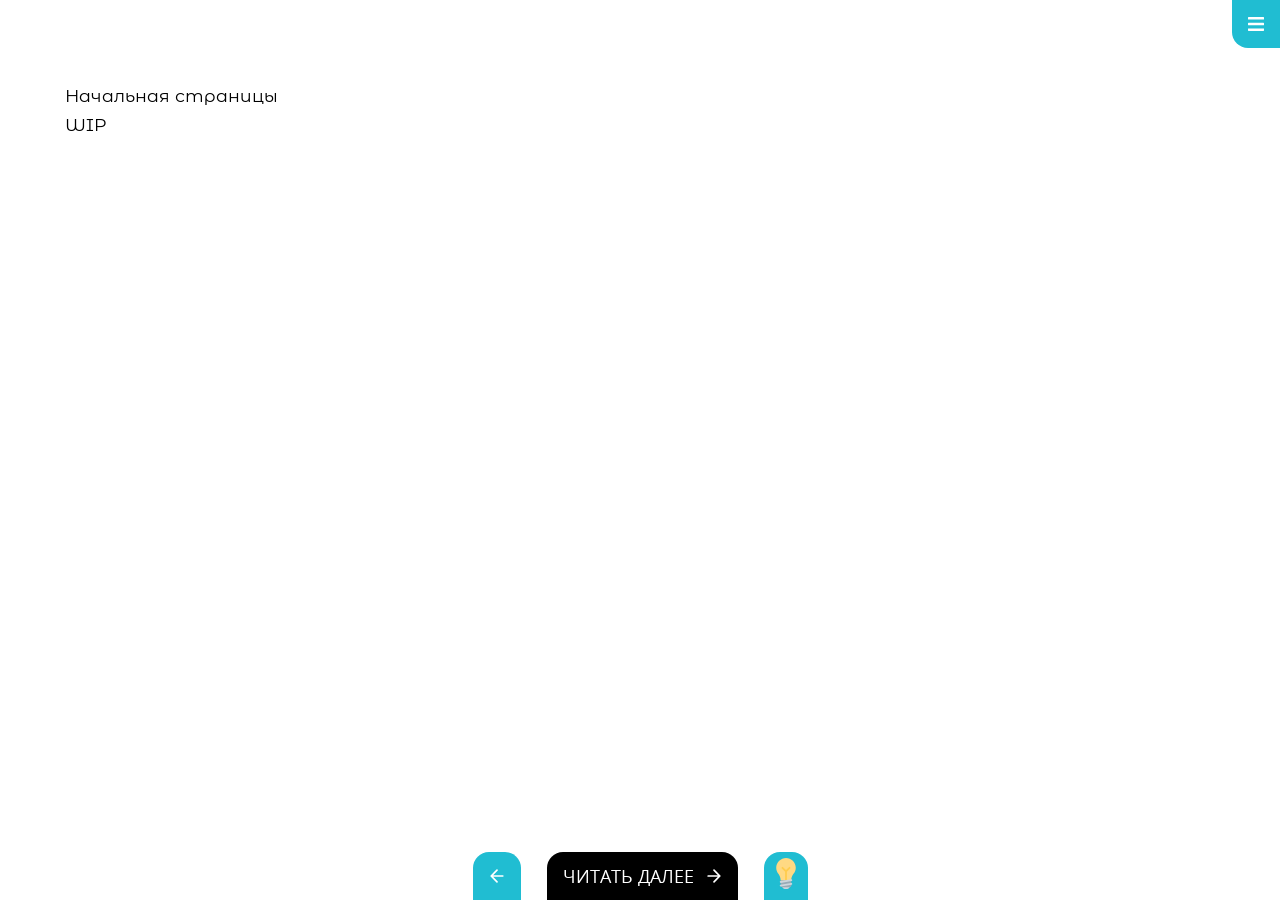
==== index.html @ f627061a "первые 2 стр" ====
<!DOCTYPE html>
<html lang="ru-RU">

<head>
  <meta charset="UTF-8">
  <meta name="viewport" content="width=device-width, initial-scale=1.0">
  <title>Как я ловил человечков — страница N</title>
  <link rel="icon" type="image/png" href="./assets/img/icon.png">

  <!-- Подключить N.css и pageN.js под номером страницы -->
  <link rel="stylesheet" href="./assets/main.css">
  <link rel="stylesheet" href="./assets/N.css">
  <link rel="stylesheet" href="./assets/ui.css">

  <script>
    window.addEventListener('load', function () {
      var loader = document.getElementById('loader');
      if (loader) loader.remove();
    });
  </script>

  <script src="./postMessageHandler.js"></script>
  <script src="./assets/ui.js"></script>
</head>

<body>

  <div id="loader">
    <div class="lds-ring"><div></div><div></div><div></div><div></div></div>
  </div>

  <main>

    <!-- ШАГ 1: перенести текст страницы (один <p> = один абзац) -->
    <section id="content">
      <div id="textbox">
        <p>Начальная страницы WIP</p>
        <!-- <img id="undertext" src="./assets/img/page-N/....png" alt=""> -->
      </div>
    </section>

    <!-- ШАГ 2: сверстать сцену. Позиции — в N.css, логика — в pageN.js -->
    <div id="scene">
      <div id="overflow-wrapper">
        <!-- <img class="scene__img" id="layer-1" src="./assets/img/page-N/....png" alt=""> -->
      </div>
    </div>

  </main>

  <script src="./assets/pageN.js"></script>
</body>

</html>
---- assets/main.css ----
/* ==========================================================================
   main.css — общие стили книги
   Здесь: база, типографика, адаптивность, инфраструктура сцены, лоадер.
   Стили элементов конкретной сцены — только в N.css.
   ========================================================================== */

/* ---------- 1. Normalize (сокращённый) ---------- */
html {
  line-height: 1.15;
  -webkit-text-size-adjust: 100%;
}
body {
  margin: 0;
}
main {
  display: block;
}
h1 {
  font-size: 2em;
  margin: 0.67em 0;
}
hr {
  box-sizing: content-box;
  height: 0;
  overflow: visible;
}
pre {
  font-family: monospace, monospace;
  font-size: 1em;
}
a {
  background-color: transparent;
  -webkit-text-decoration-skip: objects;
}
b, strong {
  font-weight: bolder;
}
code, kbd, samp {
  font-family: monospace, monospace;
  font-size: 1em;
}
small {
  font-size: 80%;
}
sub, sup {
  font-size: 75%;
  line-height: 0;
  position: relative;
  vertical-align: baseline;
}
sub {
  bottom: -0.25em;
}
sup {
  top: -0.5em;
}
img {
  border-style: none;
}
svg:not(:root) {
  overflow: hidden;
}
button, input, optgroup, select, textarea {
  font-family: sans-serif;
  font-size: 100%;
  line-height: 1.15;
  margin: 0;
}
[type="checkbox"], [type="radio"] {
  box-sizing: border-box;
  padding: 0;
}
[hidden] {
  display: none;
}

/* ---------- 2. Шрифты ---------- */
@font-face {
  font-family: "Montserrat Alternates";
  src: url("../fonts/MontserratAlternates-Regular.ttf") format("truetype");
  font-weight: 400;
  font-style: normal;
}
@font-face {
  font-family: "Montserrat Alternates";
  src: url("../fonts/MontserratAlternates-SemiBold.ttf") format("truetype");
  font-weight: 600;
  font-style: normal;
}
@font-face {
  font-family: "Montserrat Alternates";
  src: url("../fonts/MontserratAlternates-Bold.ttf") format("truetype");
  font-weight: 700;
  font-style: normal;
}
@font-face {
  font-family: "PT Astra Sans";
  src: local("PT Astra Sans Regular"), local("PT Astra Sans-Regular"),
       url("../fonts/pt-astra-sans_regular.woff2") format("woff2"),
       url("../fonts/pt-astra-sans_regular.woff") format("woff"),
       url("../fonts/pt-astra-sans_regular.ttf") format("truetype");
  font-weight: 400;
  font-style: normal;
}
@font-face {
  font-family: "PT Astra Sans";
  src: local("PT Astra Sans Bold"), local("PT Astra Sans-Bold"),
       url("../fonts/pt-astra-sans_bold.woff2") format("woff2"),
       url("../fonts/pt-astra-sans_bold.woff") format("woff"),
       url("../fonts/pt-astra-sans_bold.ttf") format("truetype");
  font-weight: 700;
  font-style: normal;
}
@font-face {
  font-family: "PT Astra Serif";
  src: local("PT Astra Serif Regular"), local("PT Astra Serif-Regular"),
       url("../fonts/pt-astra-serif_regular.woff2") format("woff2"),
       url("../fonts/pt-astra-serif_regular.woff") format("woff"),
       url("../fonts/pt-astra-serif_regular.ttf") format("truetype");
  font-weight: 400;
  font-style: normal;
}
@font-face {
  font-family: "PT Astra Serif";
  src: local("PT Astra Serif Italic"), local("PT Astra Serif-Italic"),
       url("../fonts/pt-astra-serif_italic.woff2") format("woff2"),
       url("../fonts/pt-astra-serif_italic.woff") format("woff"),
       url("../fonts/pt-astra-serif_italic.ttf") format("truetype");
  font-weight: 400;
  font-style: italic;
}
@font-face {
  font-family: "Open Sans";
  src: local("Open Sans Regular"), local("Open Sans-Regular"),
       url("../fonts/OpenSans-Regular.woff2") format("woff2"),
       url("../fonts/OpenSans-Regular.woff") format("woff"),
       url("../fonts/OpenSans-Regular.ttf") format("truetype");
  font-weight: 400;
  font-style: normal;
}

/* ---------- 3. База ---------- */
* {
  box-sizing: border-box;
  -webkit-tap-highlight-color: transparent;
}
html {
  -webkit-user-select: none;
  user-select: none;
}
body {
  margin: 0;
  display: flex;
  justify-content: center;
  align-items: center;
  height: 100vh;
  background-color: #ffffff;
  overflow: hidden;
  font-family: "Montserrat Alternates", Arial, sans-serif;
}

#notify {
  position: fixed;
  top: 0;
  right: 0;
  z-index: 5;
  color: var(--bk-text, #000);
  font-family: "Golos", sans-serif;
  line-height: 120%;
  background: rgba(229, 229, 236, 0.5);
  pointer-events: none;
}

/* ---------- 4. Лейаут ---------- */
main {
  display: flex;
  justify-content: center;
  width: 100vw;
  height: 100vh;
  overflow: hidden;
  scrollbar-width: none;
  -ms-overflow-style: none;
}
main::-webkit-scrollbar {
  display: none;
}

/* ---------- 5. Текст страницы ---------- */
#content {
  display: flex;
  align-items: flex-start;
  justify-content: center;
  width: calc(360px + 1320 * ((100vw - 767px) / (3840 - 767)));
  min-height: calc(600px + 200 * ((100vw - 767px) / (3840 - 767)));
  z-index: 4;
  background: transparent;
  overflow-y: auto;
}
#content::-webkit-scrollbar {
  width: 8px;
}
#content::-webkit-scrollbar-track {
  background: rgba(255, 255, 255, 0.1);
}
#content::-webkit-scrollbar-thumb {
  background: rgba(255, 255, 255, 0.3);
  border-radius: 4px;
}
#content::-webkit-scrollbar-thumb:hover {
  background: rgba(255, 255, 255, 0.5);
}

#textbox {
  display: flex;
  flex-direction: column;
  align-items: center;
  padding: calc(40px + 56 * ((100vw - 767px) / (1920 - 767)));
}
#textbox h1 {
  margin-bottom: 30px;
  font-size: calc(40px + 24 * ((100vw - 767px) / (1920 - 767)));
  font-weight: 700;
  line-height: 100%;
  letter-spacing: -1px;
  text-align: center;
  color: #000000;
}
#textbox .content-item {
  margin-bottom: 20px;
  padding: 0;
  background: transparent;
}
#textbox .content-item h3 {
  margin: 0 0 15px;
  font-size: calc(20px + 8 * ((100vw - 767px) / (1920 - 767)));
  font-weight: 700;
  color: #000000;
}
#textbox p {
  font-size: calc(14px + 8 * ((100vw - 767px) / (1920 - 767)));
  line-height: 1.6;
  color: var(--bk-text, #000000);

  -webkit-hyphens: auto;
  -webkit-hyphenate-limit-before: 3;
  -webkit-hyphenate-limit-after: 3;
  -webkit-hyphenate-limit-chars: 6 3 3;
  -webkit-hyphenate-limit-lines: 2;
  -webkit-hyphenate-limit-last: always;
  -webkit-hyphenate-limit-zone: 8%;
  -moz-hyphens: auto;
  -moz-hyphenate-limit-chars: 6 3 3;
  -moz-hyphenate-limit-lines: 2;
  -moz-hyphenate-limit-last: always;
  -moz-hyphenate-limit-zone: 8%;
  -ms-hyphens: auto;
  -ms-hyphenate-limit-chars: 6 3 3;
  -ms-hyphenate-limit-lines: 2;
  -ms-hyphenate-limit-last: always;
  -ms-hyphenate-limit-zone: 8%;
  hyphens: auto;
  hyphenate-limit-chars: 6 3 3;
  hyphenate-limit-lines: 2;
  hyphenate-limit-last: always;
  hyphenate-limit-zone: 8%;
}

#undertext {
  position: relative;
  width: 38%;
  margin-bottom: 64px;
}

/* ---------- 6. Сцена (инфраструктура; позиции слоёв — в N.css) ---------- */
#scene {
  position: relative;
  display: flex;
  align-items: center;
  justify-content: center;
  height: 100%;
  max-width: 2160px;
  max-height: 2160px;
  aspect-ratio: 1 / 1;
  flex-shrink: 0;
}
#overflow-wrapper {
  position: absolute;
  inset: 0;
  overflow: hidden;
}
.scene__img {
  position: absolute;
  display: block;
  -webkit-user-drag: none;
}

/* ---------- 7. Лоадер ---------- */
#loader {
  position: fixed;
  z-index: 10000;
  display: flex;
  align-items: center;
  justify-content: center;
  width: 100vw;
  height: 100vh;
  background-color: #333333;
}
.lds-ring {
  position: relative;
  display: inline-block;
  width: 80px;
  height: 80px;
}
.lds-ring div {
  position: absolute;
  box-sizing: border-box;
  display: block;
  width: 64px;
  height: 64px;
  margin: 8px;
  border: 8px solid #cccccc;
  border-radius: 50%;
  border-color: #cccccc transparent transparent transparent;
  animation: lds-ring 1.2s cubic-bezier(0.5, 0, 0.5, 1) infinite;
}
.lds-ring div:nth-child(1) { animation-delay: -0.45s; }
.lds-ring div:nth-child(2) { animation-delay: -0.3s; }
.lds-ring div:nth-child(3) { animation-delay: -0.15s; }
@keyframes lds-ring {
  0% { transform: rotate(0deg); }
  100% { transform: rotate(360deg); }
}

/* ---------- 8. Адаптивность ---------- */
@media only screen and (min-width: 1601px) {
  #notify {
    padding: 32px;
    border-radius: 32px;
    font-size: 32px;
    top: 56px;
    right: 56px;
  }
}
@media only screen and (min-width: 1281px) and (max-width: 1600px) {
  #notify {
    padding: 8px 23px 8px 16px;
    margin-right: 39px;
    border-radius: 0 0 0 16px;
    font-size: 26px;
  }
}
@media only screen and (min-width: 481px) and (max-width: 1280px) {
  #notify {
    padding: 10px 66px 10px 16px;
    border-radius: 0 0 16px 16px;
    font-size: 24px;
  }
}

/* Портретная ориентация: сцена сверху, текст под ней, страница скроллится */
@media screen and (orientation: portrait) {
  main {
    flex-direction: column;
    justify-content: flex-start;
    overflow-y: auto;
  }
  #scene {
    order: -1;
    width: 100%;
    height: auto;
  }
  #content {
    width: 100%;
    min-height: calc(500px + 300 * ((100vw - 480px) / (1080 - 480)));
    margin-bottom: 80px;
    overflow-y: visible;
  }
  #textbox {
    padding: calc(40px + 56 * ((100vw - 480px) / (1080 - 480)));
  }
  #textbox h1 {
    font-size: calc(40px + 24 * ((100vw - 480px) / (1080 - 480)));
  }
  #textbox .content-item h3 {
    font-size: calc(20px + 8 * ((100vw - 480px) / (1080 - 480)));
  }
  #textbox p {
    font-size: calc(16px + 6 * ((100vw - 480px) / (1080 - 480)));
    line-height: 135%;
  }
  #textbox .region-name {
    font-size: calc(18px + 8 * ((100vw - 480px) / (1080 - 480)));
  }
  #undertext {
    position: static;
    width: 15%;
  }
  #notify {
    padding: 16px;
    border-radius: 0 0 16px 16px;
    font-size: 14px;
    left: 64px;
  }
}

@media only screen and (max-width: 480px) {
  #textbox {
    padding: calc(20px + 28 * ((100vw - 360px) / (480 - 360)));
  }
  #textbox p {
    font-size: calc(18px + 4 * ((100vw - 360px) / (480 - 360)));
  }

  #undertext {
    width: 20%;
  }
}
---- assets/ui.css ----
#UI{
  width:100vw;
  width: 100%;
  height:100vh;
  height: 100%;
  position:fixed;
  pointer-events:none;
  z-index:1000;
  top: env(safe-area-inset-top, 0);
  padding-top: env(safe-area-inset-top, 0);
  top: 0;
  left: 0;
  margin: 0;
  padding: 0;
}
#UI #UI__navigation{
  width:100vw;
width:100svw;
display:flex;
justify-content:center;
position:fixed;
pointer-events:auto;
bottom:0

}
#UI #UI__navigation.click #UI__go-top-button,#UI #UI__navigation.click #UI__go-bottom-button,#UI #UI__navigation.touch #UI__previous-page-button,#UI #UI__navigation.touch #UI__next-page-button{
  display:none

}
#UI #UI__navigation #UI__previous-page-button,#UI #UI__navigation #UI__go-top-button,#UI #UI__navigation #UI__favorite-button{
  width:48px;
height:48px;
display:flex;
align-items:center;
justify-content:center

}
#UI #UI__navigation #UI__next-page-button{
  display:flex;
align-items:center;
justify-content:center;
padding:4px 4px 4px 16px;
margin:0 26px

}
#UI #UI__navigation #UI__next-page-button span{
  color:var(--white, #fff);
font-family:Open Sans;
font-size:18px;
font-weight:400

}
#UI #UI__navigation #UI__go-bottom-button{
  display:flex;
align-items:center;
justify-content:center;
height:48px;
margin:0 26px

}
#UI #UI__sidebar{
  position:absolute;
  top: 0;
  top: env(safe-area-inset-top, 0);
  right:-256px;
  z-index:1000;
  pointer-events:none;
  transition:all .5s ease-in-out;
  display:flex;
  align-items:flex-start
}
#UI #UI__sidebar.open{
  transform:translate(-256px)

}
#UI #UI__sidebar #UI__menu-button{
  display:flex;
width:48px;
height:48px;
padding:4px;
justify-content:center;
align-items:center;
pointer-events:auto

}
#UI #UI__table-of-content{
  height:100vh;
height:100svh;
width:256px;
pointer-events:auto;
background:var(--light-text-inv, #fff)

}
#UI #UI__table-of-content .heading{
  display:flex;
width:256px;
height:48px;
padding:16px 26px;
flex-direction:column;
justify-content:center;
align-items:flex-start;
box-sizing:border-box;
border-bottom:.5px solid var(--gray-2, #b0acb8);
color:var(--bk-text, #000);
font-family:PT Astra Sans;
font-size:26px;
font-style:normal;
font-weight:700;
line-height:120%

}
#UI #UI__table-of-content .progress-box{
  background:var(--tiff-selection, rgba(32, 189, 210, .1))

}
#UI #UI__table-of-content .progress-box .progress-box__text{
  display:flex;
justify-content:space-between

}
#UI #UI__table-of-content .progress-box .progress-box__text span{
  color:var(--gray-1, #81818 1);
font-family:PT Astra Sans;
font-size:16px;
font-style:normal;
font-weight:400;
line-height:120%;
margin:0 8px

}
#UI #UI__table-of-content .progress-box .progress-bar{
  height:2px;
background:var(--cb-light-tiffani, #20bdd2)

}
#UI #UI__table-of-content .content{
  padding:0 26px 75px;
height:90%;
height:-webkit-fill-available;
overflow-y:scroll;
-webkit-user-select:none;
user-select:none;
scrollbar-color:#d5f3f7 var(--cb-light-tiffani, #20bdd2)

}
#UI #UI__table-of-content .content::-webkit-scrollbar{
  width:12px

}
#UI #UI__table-of-content .content::-webkit-scrollbar-track{
  background:var(--tiff-selection, rgba(32, 189, 210, .1))

}
#UI #UI__table-of-content .content::-webkit-scrollbar-thumb{
  background:var(--cb-light-tiffani, #20bdd2)

}
#UI #UI__table-of-content .content a{
  text-decoration:none

}
#UI #UI__table-of-content .content .content__chapter{
  margin:26px 0;
height:96px

}
#UI #UI__table-of-content .content .content__chapter .preview{
  margin-left:32px;
height:100%;
transition:all .2s

}
#UI #UI__table-of-content .content .content__chapter .preview:hover{
  transform:scale(1.1)

}
#UI #UI__table-of-content .content .content__page{
  margin:26px 0;
height:48px;
display:flex;
align-items:center

}
#UI #UI__table-of-content .content .content__page.active{
  background:var(--tiff-selection, rgba(32, 189, 210, .1))

}
#UI #UI__table-of-content .content .content__page.active span{
  display:none

}
#UI #UI__table-of-content .content .content__page:not(.active) .content__play{
  display:none

}
#UI #UI__table-of-content .content .content__page:not(.favorite) .content__favorite{
  display:none

}
#UI #UI__table-of-content .content .content__page .preview{
  height:100%;
margin:0 4px;
transition:all .2s

}
#UI #UI__table-of-content .content .content__page .preview:hover{
  transform:scale(1.1)

}
#UI #UI__table-of-content .content .content__page .content__play{
  width:32px;
height:32px;
margin:0

}
#UI #UI__table-of-content .content .content__page .content__favorite{
  width:20px;
height:20px

}
#UI #UI__table-of-content .content .content__page span{
  color:var(--bk-text, #000);
font-family:PT Astra Sans;
font-size:23px;
line-height:120%;
display:flex;
width:32px;
height:16px;
flex-direction:column;
justify-content:center

}
#UI button{
  border:none;
cursor:pointer

}
#UI .bottom{
  border-radius:16px 16px 0 0

}
#UI .top-right{
  border-radius:0 0 0 16px

}
#UI .button-blue{
  background-color:#20bdd2

}
#UI .button-black{
  background-color:#000;
  color:#fff

}
.hint-modal {
    position: fixed;
    top: 0;
    left: 0;
    width: 100vw;
    height: 100vh;
    z-index: 2000; /* Выше основного UI (1000) */
    display: none;
    align-items: center;
    justify-content: center;
    pointer-events: none;
    opacity: 0;
    transition: opacity 0.3s ease-in-out;
}

.hint-modal.active {
    display: flex;
    pointer-events: auto;
    opacity: 1;
}

.hint-modal__overlay {
    position: absolute;
    top: 0;
    left: 0;
    width: 100%;
    height: 100%;
    background: rgba(0, 0, 0, 0.5);
    backdrop-filter: blur(4px);
    -webkit-backdrop-filter: blur(4px);
}

.hint-modal__content {
    position: relative;
    background: var(--light-text-inv, #fff);
    width: 90%;
    max-width: 400px;
    padding: 32px 26px 26px;
    border-radius: 16px;
    box-shadow: 0 10px 30px rgba(0, 0, 0, 0.15);
    z-index: 2001;
    transform: translateY(20px);
    transition: transform 0.3s ease-in-out;
}

.hint-modal.active .hint-modal__content {
    transform: translateY(0);
}

.hint-modal__close {
    position: absolute;
    top: 12px;
    right: 12px;
    background: none;
    border: none;
    font-size: 28px;
    line-height: 1;
    cursor: pointer;
    color: var(--gray-1, #818181);
    padding: 4px;
    transition: color 0.2s;
}

.hint-modal__close:hover {
    color: var(--bk-text, #000);
}

.hint-modal__title {
    margin: 0 0 16px 0;
    color: var(--bk-text, #000);
    font-family: 'PT Astra Sans', sans-serif;
    font-size: 22px;
    font-weight: 700;
    line-height: 120%;
}

.hint-modal__text {
    margin: 0;
    color: var(--gray-1, #818181);
    font-family: 'PT Astra Sans', sans-serif;
    font-size: 16px;
    line-height: 150%;
    white-space: pre-wrap; /* Сохраняет переносы строк, если они есть в тексте */
}
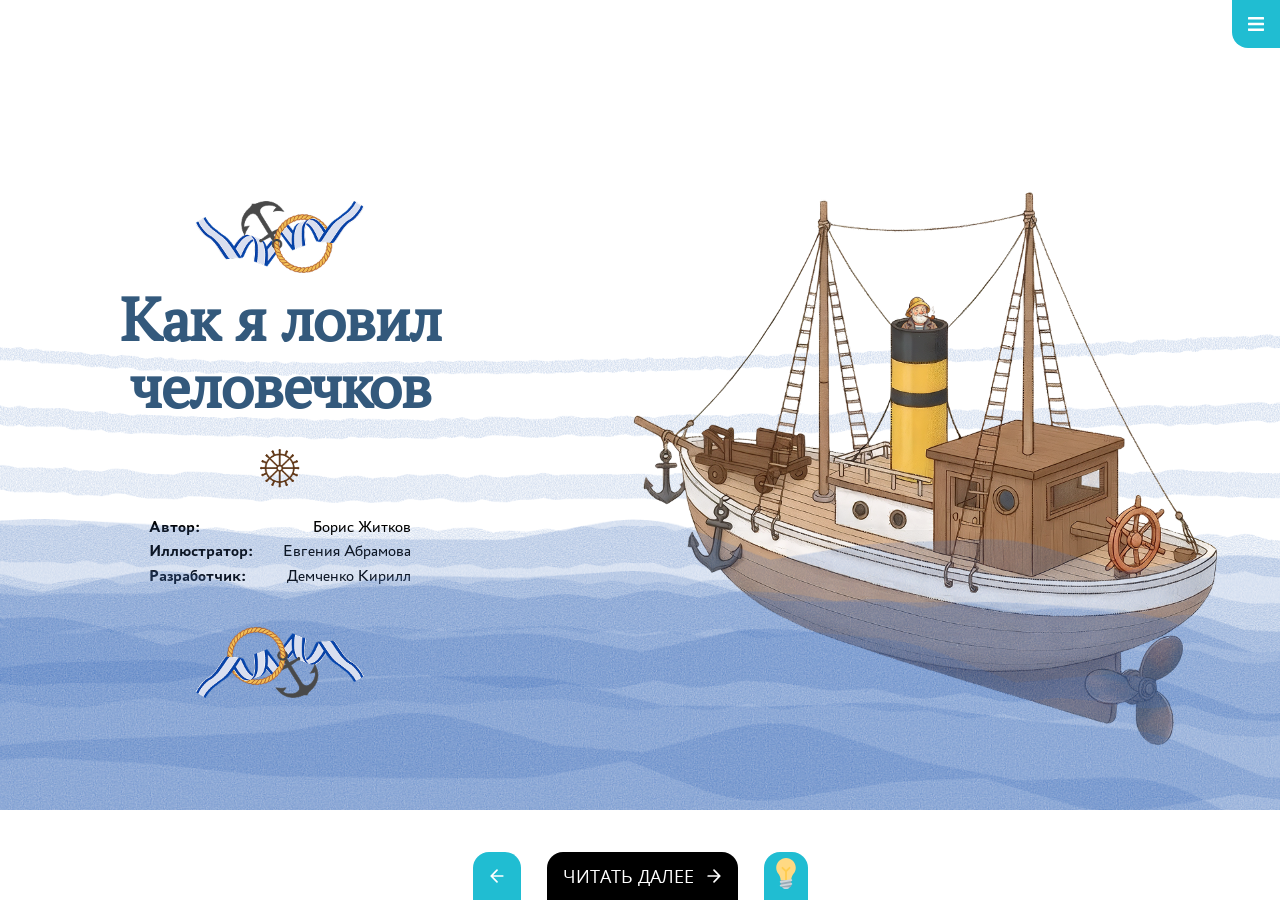
==== commit b969ab60: "начальная страница index" ====
--- a/index.html
+++ b/index.html
@@ -1,16 +1,14 @@
 <!DOCTYPE html>
 <html lang="ru-RU">
-
 <head>
   <meta charset="UTF-8">
   <meta name="viewport" content="width=device-width, initial-scale=1.0">
-  <title>Как я ловил человечков — страница N</title>
+  <title>Как я ловил человечков</title>
+  
   <link rel="icon" type="image/png" href="./assets/img/icon.png">
-
-  <!-- Подключить N.css и pageN.js под номером страницы -->
   <link rel="stylesheet" href="./assets/main.css">
-  <link rel="stylesheet" href="./assets/N.css">
   <link rel="stylesheet" href="./assets/ui.css">
+  <link rel="stylesheet" href="./assets/index.css">
 
   <script>
     window.addEventListener('load', function () {
@@ -18,37 +16,75 @@
       if (loader) loader.remove();
     });
   </script>
-
   <script src="./postMessageHandler.js"></script>
   <script src="./assets/ui.js"></script>
 </head>
-
 <body>
 
   <div id="loader">
     <div class="lds-ring"><div></div><div></div><div></div><div></div></div>
   </div>
 
-  <main>
+<main class="index-page">
+  <div id="canvas-scene">
 
-    <!-- ШАГ 1: перенести текст страницы (один <p> = один абзац) -->
-    <section id="content">
-      <div id="textbox">
-        <p>Начальная страницы WIP</p>
-        <!-- <img id="undertext" src="./assets/img/page-N/....png" alt=""> -->
-      </div>
-    </section>
+    <!-- ВСЕ ВОЛНЫ И ФОН НА ВЕСЬ РАЗВОРОТ 1920x1080 -->
+    <img class="abs bg-wave" src="./assets/img/page-index/BG wave.png" alt="Фон волн">
+    <img class="abs wave wave1" src="./assets/img/page-index/wave 1.png" alt="Волна 1">
+    <img class="abs wave wave2" src="./assets/img/page-index/wave 2.png" alt="Волна 2">
+    <img class="abs wave wave3" src="./assets/img/page-index/wave 3.png" alt="Волна 3">
+    <img class="abs wave wave4" src="./assets/img/page-index/wave 4.png" alt="Волна 4">
+    <img class="abs wave wave5" src="./assets/img/page-index/wave 5.png" alt="Волна 5">
+    <img class="abs wave wave6" src="./assets/img/page-index/wave 6.png" alt="Волна 6">
+    <!-- Левая сторона (текст) -->
+    <div class="side-container left-side">
+      <div class="text-parent">
+        <img class="abs decor-top" src="./assets/img/page-index/decor-top.png" alt="Декор верх">
+        <h1>Как я ловил<br>человечков</h1>
+        <img class="abs decor-helm" src="./assets/img/page-index/decor-helm.png" alt="Штурвал">
+        
+        <table class="credits">
+          <tr>
+            <td class="role">Автор:</td>
+            <td>Борис Житков</td>
+          </tr>
+          <tr>
+            <td class="role">Иллюстратор:</td>
+            <td>Евгения Абрамова</td>
+          </tr>
+          <tr>
+            <td class="role">Разработчик:</td>
+            <td>Демченко Кирилл</td>
+          </tr>
+        </table>
 
-    <!-- ШАГ 2: сверстать сцену. Позиции — в N.css, логика — в pageN.js -->
-    <div id="scene">
-      <div id="overflow-wrapper">
-        <!-- <img class="scene__img" id="layer-1" src="./assets/img/page-N/....png" alt=""> -->
+        <img class="abs decor-bottom" src="./assets/img/page-index/decor-bottom.png" alt="Декор низ">
       </div>
     </div>
 
+<!-- Правая сторона (только корабль и матросы) -->
+    <div class="side-container right-side">
+      <div class="abs ship-container">
+        <img class="abs sailor crew-4" src="./assets/img/page-index/crew4.png" alt="4">
+        <img class="abs sailor crew-5" src="./assets/img/page-index/crew5.png" alt="5">
+        <img class="ship-img" src="./assets/img/page-index/ship.png" alt="Корабль">
+      </div>
+
+      <div class="sailors-layer">
+        <img class="abs sailor crew-1" src="./assets/img/page-index/crew1.png" alt="1">
+        <img class="abs sailor crew-2" src="./assets/img/page-index/crew2.png" alt="2">
+        <img class="abs sailor crew-3" src="./assets/img/page-index/crew3.png" alt="3">
+        <img class="abs sailor crew-6" src="./assets/img/page-index/crew6.png" alt="6">
+        <img class="abs sailor crew-7" src="./assets/img/page-index/crew7.png" alt="7">
+        <img class="abs sailor crew-8" src="./assets/img/page-index/crew8.png" alt="8">
+        <img class="abs sailor crew-9" src="./assets/img/page-index/crew9.png" alt="9">
+        <img class="abs sailor crew-10" src="./assets/img/page-index/crew10.png" alt="10">
+      </div>
+    </div>
+
+  </div>
   </main>
 
-  <script src="./assets/pageN.js"></script>
+  <script src="./assets/index.js"></script>
 </body>
-
-</html>
+</html>
--- a/assets/index.css
+++ b/assets/index.css
@@ -0,0 +1,367 @@
+/* ========================================================================
+   1. БАЗОВЫЕ НАСТРОЙКИ ХОЛСТА (Адаптивный разворот 1920x1080)
+   ======================================================================== */
+html, body {
+  width: 100%;
+  height: 100%;
+  margin: 0;
+  padding: 0;
+  background-color: #ffffff;
+  overflow: hidden;
+}
+
+.index-page {
+  position: relative;
+  width: 100vw;
+  height: 100vh;
+  display: flex;
+  justify-content: center;
+  align-items: center;
+  background: #ffffff;
+  overflow: hidden;
+}
+
+/* Главный холст разворота: пропорции 16:9 (1920x1080), масштабируется под экран */
+#canvas-scene {
+  position: relative;
+  width: 100vw;
+  height: 56.25vw; /* 1080 / 1920 = 56.25% */
+  max-height: 100vh;
+  max-width: 177.78vh; /* 100vh * (1920/1080) */
+  display: flex;
+  background: #ffffff;
+  overflow: hidden;
+}
+
+.abs {
+  position: absolute;
+}
+
+/* ========================================================================
+   2. ЛЕВАЯ СТОРОНА (Ширина 840px от 1920px = 43.75%)
+   ======================================================================== */
+.left-side {
+  position: relative;
+  width: 43.75%; /* 840 / 1920 */
+  height: 100%;
+  display: flex;
+  justify-content: center;
+  align-items: center;
+  overflow: hidden;
+}
+
+/* Текстовый родитель (648 x 745.82 внутри левой стороны) */
+.text-parent {
+  position: relative;
+  width: 77.14%; /* 648 / 840 */
+  aspect-ratio: 648 / 745.82;
+  max-width: 648px;
+}
+
+/* Верхний декор */
+.decor-top {
+  left: 30.38%;
+  top: 0%;
+  width: 39.23%;
+  height: auto;
+}
+
+/* Заголовок книги (в Figma шрифт 110px при ширине контейнера 648px) */
+.text-parent h1 {
+  position: absolute;
+  left: 0%;
+  top: 17%;
+  width: 100%;
+  font-family: "PT Astra Serif", serif;
+  font-weight: 700;
+  font-size: 5vw; /* Точный масштаб под размер 110px в макете */
+  color: #33597c;
+  line-height: 105%;
+  text-align: center;
+  margin: 0;
+}
+
+/* Штурвал */
+.decor-helm {
+  left: 45.44%;
+  top: 49.72%;
+  width: 9.12%;
+  height: auto;
+}
+
+/* Таблица кредитов */
+.credits {
+  position: absolute;
+  left: 19.60%;  /* 127 / 648 */
+  top: 63.01%;   /* 469.96 / 745.82 */
+  width: 60.80%; /* 394 / 648 */
+  text-align: left;
+  font-family: "PT Astra Sans", sans-serif;
+  font-size: 1.25vw; /* Четкий размер шрифта текста кредитов в пропорциях макета */
+  border-collapse: collapse;
+}
+
+.credits td {
+  padding: 1.2% 0;
+  color: #000000;
+  vertical-align: middle;
+  white-space: nowrap;
+}
+
+.credits .role {
+  font-weight: 700;
+  width: 40%;
+  text-align: left;
+}
+
+.credits td:last-child {
+  text-align: right;
+}
+
+/* Нижний декор */
+.decor-bottom {
+  left: 30.38%;
+  top: 85.54%;
+  width: 39.23%;
+  height: auto;
+  z-index: 23;
+}
+
+
+/* ========================================================================
+   3. ПРАВЫЙ КОНТЕЙНЕР (Квадрат 1080x1080, ровно 56.25% от 1920)
+   ======================================================================== */
+.right-side {
+  position: relative;
+  width: 56.25%; /* 1080 / 1920 */
+  height: 100%;
+  overflow: hidden;
+}
+
+/* ========================================================================
+   ПРАВЫЙ КОНТЕЙНЕР: КОРАБЛЬ И ВОЛНЫ
+   ======================================================================== */
+
+/* Контейнер корабля (потомок правого фрейма 1080x1080) */
+.ship-container {
+  left: 9.17%;          /* 99.01 / 1080 */
+  top: 13.69%;          /* 147.87 / 1080 */
+  width: 83.21%;        /* 898.65 / 1080 */
+  aspect-ratio: 898.65 / 840.26; /* Фиксируем пропорции из Figma */
+  pointer-events: auto;
+  z-index: 0;
+}
+
+/* Картинка корабля заполняет свой контейнер */
+.ship-img {
+  width: 100%;
+  height: 100%;
+  display: block;
+  object-fit: contain;
+  position: relative;
+  z-index: 10;
+  pointer-events: none;
+}
+
+
+/* Фоновые полосы на нижней половине разворота */
+.bg-wave {
+  position: absolute;
+  left: 0;
+  bottom: 0;
+  width: 115%;
+  height: auto;
+  z-index: 0;
+  pointer-events: none;
+}
+
+/* Делаем волны шире экрана (140%), чтобы при сдвигах не было пустот по краям */
+.wave {
+  position: absolute;
+  width: 140%;
+  left: -20%;
+  height: auto;
+  pointer-events: none;
+}
+
+/* Каскад из 6 волн */
+.wave1 {
+  bottom: 0%;
+  z-index: 1;
+  animation: moveWaves 10s ease-in-out infinite;
+}
+
+.wave2 {
+  bottom: -2%;
+  z-index: 2;
+  animation: moveWavesReverse 12s ease-in-out infinite;
+}
+
+.wave3 {
+  bottom: -4%;
+  z-index: 3;
+  animation: moveWaves 9s ease-in-out infinite;
+}
+
+.wave4 {
+  bottom: -6%;
+  z-index: 4;
+  animation: moveWavesReverse 11s ease-in-out infinite;
+}
+
+.wave5 {
+  bottom: -8%;
+  z-index: 5;
+  animation: moveWaves 8s ease-in-out infinite;
+}
+
+.wave6 {
+  bottom: -10%;
+  z-index: 6;
+  animation: moveWavesReverse 7s ease-in-out infinite;
+}
+
+/* Корректное смещение всего широкого блока влево-вправо без пустот */
+@keyframes moveWaves {
+  0% { transform: translateX(0%); }
+  50% { transform: translateX(6%); }
+  100% { transform: translateX(0%); }
+}
+
+@keyframes moveWavesReverse {
+  0% { transform: translateX(0%); }
+  50% { transform: translateX(-6%); }
+  100% { transform: translateX(0%); }
+}
+
+/* Слой контейнера для всех матросов на правом холсте 1080x1080 */
+.sailors-layer {
+  position: absolute;
+  inset: 0;
+  width: 100%;
+  height: 100%;
+  z-index: 12;
+  pointer-events: none;
+}
+
+/* Базовый стиль матросов: скрыты по умолчанию, плавное появление */
+.sailor {
+  position: absolute;
+  opacity: 0;
+  transition: opacity 0.3s ease-in-out;
+  pointer-events: auto;
+  cursor: pointer;
+}
+
+/* Видимый матрос */
+.sailor.active {
+  opacity: 1 !important;
+}
+
+/* 1. Первый матрос у тележки (X: 260.75, Y: 462.84, W: 96.93) */
+.crew-1 {
+  left: 24.14%;   /* 260.75 / 1080 */
+  top: 42.85%;    /* 462.84 / 1080 */
+  width: 8.98%;   /* 96.93 / 1080 */
+}
+/* 2. Матрос слева от трубы (X: 440.93, Y: 429.42, W: 56.55) */
+.crew-2 {
+  left: 40.83%;   /* 440.93 / 1080 */
+  top: 39.76%;    /* 429.42 / 1080 */
+  width: 5.24%;   /* 56.55 / 1080 */
+}
+
+/* 3. Матрос в трубе (X: 503.39, Y: 305.47, W: 72.73) */
+.crew-3 {
+  left: 46.61%;   /* 503.39 / 1080 */
+  top: 28.28%;    /* 305.47 / 1080 */
+  width: 6.73%;   /* 72.73 / 1080 */
+}
+
+/* 4. Матрос справа от трубы (внутри корабля) */
+.ship-container .crew-4 {
+  left: 51.68%;   /* Относительно ширины корабля */
+  top: 38.41%;
+  width: 9.35%;
+  z-index: 1;     /* Под картинкой корабля */
+}
+
+/* 5. Матрос на крыше рубки (внутри корабля) */
+.ship-container .crew-5 {
+  left: 72.12%;   /* Относительно ширины корабля */
+  top: 34.89%;
+  width: 9.35%;
+  z-index: 1;     /* Под картинкой корабля */
+}/* 6. У штурвала (X: 836.84, Y: 552.39, W: 68.22) */
+.crew-6 {
+  left: 77.48%;   /* 836.84 / 1080 */
+  top: 51.15%;    /* 552.39 / 1080 */
+  width: 6.32%;   /* 68.22 / 1080 */
+}
+
+/* 7. В правом окне рубки (X: 736.31, Y: 569.07, W: 73.04) */
+.crew-7 {
+  left: 68.18%;   /* 736.31 / 1080 */
+  top: 52.69%;    /* 569.07 / 1080 */
+  width: 6.76%;   /* 73.04 / 1080 */
+}
+
+/* 8. В дверном проеме рубки (X: 596.36, Y: 583.42, W: 29.51) */
+.crew-8 {
+  left: 55.22%;   /* 596.36 / 1080 */
+  top: 54.02%;    /* 583.42 / 1080 */
+  width: 2.73%;   /* 29.51 / 1080 */
+}
+
+/* 9. В левом круглом иллюминаторе (X: 500.58, Y: 635.05, W: 13.8) */
+.crew-9 {
+  left: 46.35%;   /* 500.58 / 1080 */
+  top: 58.80%;    /* 635.05 / 1080 */
+  width: 1.28%;   /* 13.8 / 1080 */
+}
+
+/* 10. В крайнем левом иллюминаторе (X: 444.02, Y: 620.99, W: 13.8) */
+.crew-10 {
+  left: 41.11%;   /* 444.02 / 1080 */
+  top: 57.50%;    /* 620.99 / 1080 */
+  width: 1.28%;   /* 13.8 / 1080 */
+}
+
+/* ========================================================================
+   4. АДАПТИВНОСТЬ ДЛЯ ПЛАНШЕТОВ И ТЕЛЕФОНОВ (< 1024px)
+   ======================================================================== */
+@media screen and (max-width: 1024px) {
+  /* Холст разворота перестает быть фиксированной строкой и вытягивается по высоте */
+  #canvas-scene {
+    width: 100vw;
+    height: auto;
+    max-height: none;
+    max-width: none;
+    flex-direction: column; /* Страницы встают друг под друга */
+    align-items: center;
+    overflow-y: auto;
+    overflow-x: hidden;
+  }
+
+  /* Левая страница (текст) на всю ширину */
+  .left-side {
+    width: 90%;
+    height: auto;
+    min-height: 70vh;
+    justify-content: center;
+    align-items: center;
+  }
+
+  .text-parent {
+    width: 85%;
+    max-width: 450px;
+  }
+
+  /* Правая страница (корабль и волны) под текстом */
+  .right-side {
+    width: 100%;
+    height: auto;
+    aspect-ratio: 1 / 1; /* Сохраняет квадратную пропорцию 1080x1080 */
+    max-width: 600px;
+  }
+}
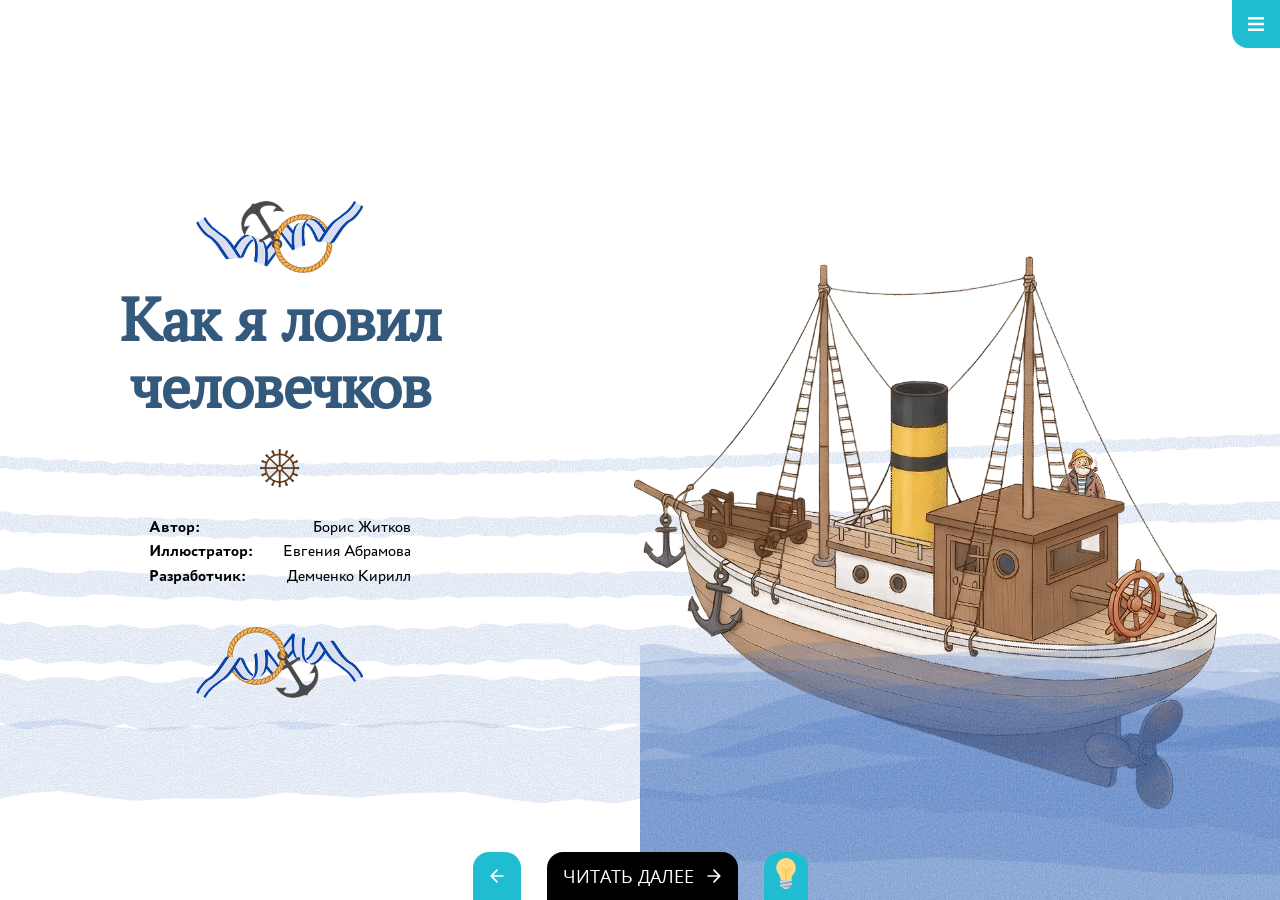
==== commit e355f9c7: "Буквы в начале текста на 1 и 2 странице" ====
--- a/index.html
+++ b/index.html
@@ -36,6 +36,7 @@
     <img class="abs wave wave4" src="./assets/img/page-index/wave 4.png" alt="Волна 4">
     <img class="abs wave wave5" src="./assets/img/page-index/wave 5.png" alt="Волна 5">
     <img class="abs wave wave6" src="./assets/img/page-index/wave 6.png" alt="Волна 6">
+
     <!-- Левая сторона (текст) -->
     <div class="side-container left-side">
       <div class="text-parent">
@@ -62,7 +63,7 @@
       </div>
     </div>
 
-<!-- Правая сторона (только корабль и матросы) -->
+    <!-- Правая сторона (корабль и слой матросов внутри единого родителя) -->
     <div class="side-container right-side">
       <div class="abs ship-container">
         <img class="abs sailor crew-4" src="./assets/img/page-index/crew4.png" alt="4">
@@ -83,8 +84,7 @@
     </div>
 
   </div>
-  </main>
-
+</main>
   <script src="./assets/index.js"></script>
 </body>
 </html>
--- a/assets/main.css
+++ b/assets/main.css
@@ -213,7 +213,8 @@
 #textbox {
   display: flex;
   flex-direction: column;
-  align-items: center;
+  align-items: flex-start; /* Текст и абзацы выравниваются по левому краю на всех страницах */
+  text-align: left;        /* Текст выровнен по левому краю */
   padding: calc(40px + 56 * ((100vw - 767px) / (1920 - 767)));
 }
 #textbox h1 {
@@ -269,6 +270,9 @@
   position: relative;
   width: 38%;
   margin-bottom: 64px;
+  margin-left: auto;   /* Автоматический отступ слева */
+  margin-right: auto;  /* Автоматический отступ справа центрирует картинку */
+  display: block;      /* Гарантирует корректную работу центрирования */
 }
 
 /* ---------- 6. Сцена (инфраструктура; позиции слоёв — в N.css) ---------- */
@@ -331,6 +335,20 @@
   100% { transform: rotate(360deg); }
 }
 
+
+/* ========================================================================
+   Буквица (первая заглавная буква-картинка)
+   ======================================================================== */
+.dropcap {
+  height: 5.4em; /* Пропорционально высоте текста */
+  width: auto;
+  margin-right: 0.25em;
+  margin-top: 0.1em;
+  margin-bottom: -0.6em;
+  object-fit: contain;
+}
+
+
 /* ---------- 8. Адаптивность ---------- */
 @media only screen and (min-width: 1601px) {
   #notify {
--- a/assets/index.css
+++ b/assets/index.css
@@ -16,12 +16,12 @@
   height: 100vh;
   display: flex;
   justify-content: center;
-  align-items: center;
+  align-items: flex-end; /* Прижимаем сцену к низу экрана */
   background: #ffffff;
   overflow: hidden;
 }
 
-/* Главный холст разворота: пропорции 16:9 (1920x1080), масштабируется под экран */
+/* Главный холст разворота: пропорции 16:9 (1920x1080) */
 #canvas-scene {
   position: relative;
   width: 100vw;
@@ -29,8 +29,9 @@
   max-height: 100vh;
   max-width: 177.78vh; /* 100vh * (1920/1080) */
   display: flex;
-  background: #ffffff;
-  overflow: hidden;
+  align-items: flex-end;
+  background: transparent;
+  overflow: visible;
 }
 
 .abs {
@@ -38,16 +39,16 @@
 }
 
 /* ========================================================================
-   2. ЛЕВАЯ СТОРОНА (Ширина 840px от 1920px = 43.75%)
+   2. ЛЕВАЯ СТОРОНА (Всегда держит высоту 100vh и центрирует текст)
    ======================================================================== */
 .left-side {
   position: relative;
   width: 43.75%; /* 840 / 1920 */
-  height: 100%;
+  height: 100vh;
   display: flex;
   justify-content: center;
   align-items: center;
-  overflow: hidden;
+  z-index: 25;
 }
 
 /* Текстовый родитель (648 x 745.82 внутри левой стороны) */
@@ -56,6 +57,7 @@
   width: 77.14%; /* 648 / 840 */
   aspect-ratio: 648 / 745.82;
   max-width: 648px;
+  max-height: 80vh;
 }
 
 /* Верхний декор */
@@ -66,7 +68,7 @@
   height: auto;
 }
 
-/* Заголовок книги (в Figma шрифт 110px при ширине контейнера 648px) */
+/* Заголовок книги */
 .text-parent h1 {
   position: absolute;
   left: 0%;
@@ -74,7 +76,7 @@
   width: 100%;
   font-family: "PT Astra Serif", serif;
   font-weight: 700;
-  font-size: 5vw; /* Точный масштаб под размер 110px в макете */
+  font-size: min(5vw, 8.89vh);
   color: #33597c;
   line-height: 105%;
   text-align: center;
@@ -97,7 +99,7 @@
   width: 60.80%; /* 394 / 648 */
   text-align: left;
   font-family: "PT Astra Sans", sans-serif;
-  font-size: 1.25vw; /* Четкий размер шрифта текста кредитов в пропорциях макета */
+  font-size: min(1.25vw, 2.22vh);
   border-collapse: collapse;
 }
 
@@ -124,35 +126,107 @@
   top: 85.54%;
   width: 39.23%;
   height: auto;
-  z-index: 23;
-}
-
-
-/* ========================================================================
-   3. ПРАВЫЙ КОНТЕЙНЕР (Квадрат 1080x1080, ровно 56.25% от 1920)
+  z-index: 26;
+}
+
+/* ========================================================================
+   3. ВОЛНЫ (ПОВЕРХ корабля по z-index, bg-wave поднят выше)
+   ======================================================================== */
+
+/* Фоновые полосы: подняты высоко (на 78% высоты), лежат за кораблем (z-index: 1) */
+.bg-wave {
+  position: absolute;
+  left: 50%;
+  transform: translateX(-50%);
+  bottom: 0;
+  width: max(115%, 115vw);
+  height: 78%; /* Подняли bg-wave значительно выше! */
+  object-fit: fill;
+  z-index: 1;
+  pointer-events: none;
+}
+
+/* Передние волны: центрированы (без обрезанных краев) и идут ПОВЕРХ корабля */
+.wave {
+  position: absolute;
+  left: 50%;
+  width: max(140%, 140vw);
+  height: 36%; /* Оптимальная высота волн, чтобы они закрывали только низ корпуса корабля */
+  object-fit: fill;
+  pointer-events: none; /* Пропускают клики сквозь себя к матросам и кораблю */
+}
+
+/* Каскад из 6 волн: z-index 15–20 (ПОВЕРХ корабля, у которого z-index: 10) */
+.wave1 {
+  bottom: 0%;
+  z-index: 15;
+  animation: moveWaves 10s ease-in-out infinite;
+}
+
+.wave2 {
+  bottom: -2%;
+  z-index: 16;
+  animation: moveWavesReverse 12s ease-in-out infinite;
+}
+
+.wave3 {
+  bottom: -4%;
+  z-index: 17;
+  animation: moveWaves 9s ease-in-out infinite;
+}
+
+.wave4 {
+  bottom: -6%;
+  z-index: 18;
+  animation: moveWavesReverse 11s ease-in-out infinite;
+}
+
+.wave5 {
+  bottom: -8%;
+  z-index: 19;
+  animation: moveWaves 8s ease-in-out infinite;
+}
+
+.wave6 {
+  bottom: -10%;
+  z-index: 20;
+  animation: moveWavesReverse 7s ease-in-out infinite;
+}
+
+/* Смещение относительно центра (-50%) влево и вправо без оголения краев картинки */
+@keyframes moveWaves {
+  0%   { transform: translateX(-50%); }
+  50%  { transform: translateX(-44%); }
+  100% { transform: translateX(-50%); }
+}
+
+@keyframes moveWavesReverse {
+  0%   { transform: translateX(-50%); }
+  50%  { transform: translateX(-56%); }
+  100% { transform: translateX(-50%); }
+}
+
+/* ========================================================================
+   4. ПРАВЫЙ КОНТЕЙНЕР: КОРАБЛЬ И МАТРОСЫ (Под волнами, но приподнят выше!)
    ======================================================================== */
 .right-side {
   position: relative;
-  width: 56.25%; /* 1080 / 1920 */
+  width: 56.25%; /* 1080 / 1920 — строгий квадрат 1:1 */
   height: 100%;
-  overflow: hidden;
-}
-
-/* ========================================================================
-   ПРАВЫЙ КОНТЕЙНЕР: КОРАБЛЬ И ВОЛНЫ
-   ======================================================================== */
-
-/* Контейнер корабля (потомок правого фрейма 1080x1080) */
+  margin-bottom: 2%; /* Приподнимаем весь корабль вместе с матросами повыше на ЛЮБОМ экране! */
+  z-index: 10; /* Корабль находится ПОД волнами (у волн z-index 15–20) */
+}
+
+/* Контейнер корабля */
 .ship-container {
   left: 9.17%;          /* 99.01 / 1080 */
   top: 13.69%;          /* 147.87 / 1080 */
   width: 83.21%;        /* 898.65 / 1080 */
-  aspect-ratio: 898.65 / 840.26; /* Фиксируем пропорции из Figma */
+  aspect-ratio: 898.65 / 840.26;
   pointer-events: auto;
-  z-index: 0;
-}
-
-/* Картинка корабля заполняет свой контейнер */
+  z-index: 10;
+}
+
 .ship-img {
   width: 100%;
   height: 100%;
@@ -163,77 +237,6 @@
   pointer-events: none;
 }
 
-
-/* Фоновые полосы на нижней половине разворота */
-.bg-wave {
-  position: absolute;
-  left: 0;
-  bottom: 0;
-  width: 115%;
-  height: auto;
-  z-index: 0;
-  pointer-events: none;
-}
-
-/* Делаем волны шире экрана (140%), чтобы при сдвигах не было пустот по краям */
-.wave {
-  position: absolute;
-  width: 140%;
-  left: -20%;
-  height: auto;
-  pointer-events: none;
-}
-
-/* Каскад из 6 волн */
-.wave1 {
-  bottom: 0%;
-  z-index: 1;
-  animation: moveWaves 10s ease-in-out infinite;
-}
-
-.wave2 {
-  bottom: -2%;
-  z-index: 2;
-  animation: moveWavesReverse 12s ease-in-out infinite;
-}
-
-.wave3 {
-  bottom: -4%;
-  z-index: 3;
-  animation: moveWaves 9s ease-in-out infinite;
-}
-
-.wave4 {
-  bottom: -6%;
-  z-index: 4;
-  animation: moveWavesReverse 11s ease-in-out infinite;
-}
-
-.wave5 {
-  bottom: -8%;
-  z-index: 5;
-  animation: moveWaves 8s ease-in-out infinite;
-}
-
-.wave6 {
-  bottom: -10%;
-  z-index: 6;
-  animation: moveWavesReverse 7s ease-in-out infinite;
-}
-
-/* Корректное смещение всего широкого блока влево-вправо без пустот */
-@keyframes moveWaves {
-  0% { transform: translateX(0%); }
-  50% { transform: translateX(6%); }
-  100% { transform: translateX(0%); }
-}
-
-@keyframes moveWavesReverse {
-  0% { transform: translateX(0%); }
-  50% { transform: translateX(-6%); }
-  100% { transform: translateX(0%); }
-}
-
 /* Слой контейнера для всех матросов на правом холсте 1080x1080 */
 .sailors-layer {
   position: absolute;
@@ -244,7 +247,6 @@
   pointer-events: none;
 }
 
-/* Базовый стиль матросов: скрыты по умолчанию, плавное появление */
 .sailor {
   position: absolute;
   opacity: 0;
@@ -253,115 +255,131 @@
   cursor: pointer;
 }
 
-/* Видимый матрос */
 .sailor.active {
   opacity: 1 !important;
 }
 
-/* 1. Первый матрос у тележки (X: 260.75, Y: 462.84, W: 96.93) */
+/* Координаты матросов в процентах от квадрата 1080x1080 — стоят как влитые */
 .crew-1 {
-  left: 24.14%;   /* 260.75 / 1080 */
-  top: 42.85%;    /* 462.84 / 1080 */
-  width: 8.98%;   /* 96.93 / 1080 */
-}
-/* 2. Матрос слева от трубы (X: 440.93, Y: 429.42, W: 56.55) */
+  left: 24.14%;
+  top: 42.85%;
+  width: 8.98%;
+}
+
 .crew-2 {
-  left: 40.83%;   /* 440.93 / 1080 */
-  top: 39.76%;    /* 429.42 / 1080 */
-  width: 5.24%;   /* 56.55 / 1080 */
-}
-
-/* 3. Матрос в трубе (X: 503.39, Y: 305.47, W: 72.73) */
+  left: 40.83%;
+  top: 39.76%;
+  width: 5.24%;
+}
+
 .crew-3 {
-  left: 46.61%;   /* 503.39 / 1080 */
-  top: 28.28%;    /* 305.47 / 1080 */
-  width: 6.73%;   /* 72.73 / 1080 */
-}
-
-/* 4. Матрос справа от трубы (внутри корабля) */
+  left: 46.61%;
+  top: 28.28%;
+  width: 6.73%;
+}
+
 .ship-container .crew-4 {
-  left: 51.68%;   /* Относительно ширины корабля */
+  left: 51.68%;
   top: 38.41%;
   width: 9.35%;
-  z-index: 1;     /* Под картинкой корабля */
-}
-
-/* 5. Матрос на крыше рубки (внутри корабля) */
+  z-index: 1;
+}
+
 .ship-container .crew-5 {
-  left: 72.12%;   /* Относительно ширины корабля */
+  left: 72.12%;
   top: 34.89%;
   width: 9.35%;
-  z-index: 1;     /* Под картинкой корабля */
-}/* 6. У штурвала (X: 836.84, Y: 552.39, W: 68.22) */
+  z-index: 1;
+}
+
 .crew-6 {
-  left: 77.48%;   /* 836.84 / 1080 */
-  top: 51.15%;    /* 552.39 / 1080 */
-  width: 6.32%;   /* 68.22 / 1080 */
-}
-
-/* 7. В правом окне рубки (X: 736.31, Y: 569.07, W: 73.04) */
+  left: 77.48%;
+  top: 51.15%;
+  width: 6.32%;
+}
+
 .crew-7 {
-  left: 68.18%;   /* 736.31 / 1080 */
-  top: 52.69%;    /* 569.07 / 1080 */
-  width: 6.76%;   /* 73.04 / 1080 */
-}
-
-/* 8. В дверном проеме рубки (X: 596.36, Y: 583.42, W: 29.51) */
+  left: 68.18%;
+  top: 52.69%;
+  width: 6.76%;
+}
+
 .crew-8 {
-  left: 55.22%;   /* 596.36 / 1080 */
-  top: 54.02%;    /* 583.42 / 1080 */
-  width: 2.73%;   /* 29.51 / 1080 */
-}
-
-/* 9. В левом круглом иллюминаторе (X: 500.58, Y: 635.05, W: 13.8) */
+  left: 55.22%;
+  top: 54.02%;
+  width: 2.73%;
+}
+
 .crew-9 {
-  left: 46.35%;   /* 500.58 / 1080 */
-  top: 58.80%;    /* 635.05 / 1080 */
-  width: 1.28%;   /* 13.8 / 1080 */
-}
-
-/* 10. В крайнем левом иллюминаторе (X: 444.02, Y: 620.99, W: 13.8) */
+  left: 46.35%;
+  top: 58.80%;
+  width: 1.28%;
+}
+
 .crew-10 {
-  left: 41.11%;   /* 444.02 / 1080 */
-  top: 57.50%;    /* 620.99 / 1080 */
-  width: 1.28%;   /* 13.8 / 1080 */
-}
-
-/* ========================================================================
-   4. АДАПТИВНОСТЬ ДЛЯ ПЛАНШЕТОВ И ТЕЛЕФОНОВ (< 1024px)
-   ======================================================================== */
-@media screen and (max-width: 1024px) {
-  /* Холст разворота перестает быть фиксированной строкой и вытягивается по высоте */
+  left: 41.11%;
+  top: 57.50%;
+  width: 1.28%;
+}
+
+/* ========================================================================
+   5. АДАПТИВНОСТЬ ДЛЯ ТЕЛЕФОНОВ И ПЛАНШЕТОВ (Текст сверху, корабль снизу)
+   ======================================================================== */
+@media screen and (max-width: 900px), screen and (orientation: portrait) {
   #canvas-scene {
     width: 100vw;
-    height: auto;
-    max-height: none;
-    max-width: none;
-    flex-direction: column; /* Страницы встают друг под друга */
+    height: 100vh;
+    max-width: 100vw;
+    max-height: 100vh;
+    flex-direction: column;
+    justify-content: space-between;
     align-items: center;
-    overflow-y: auto;
-    overflow-x: hidden;
-  }
-
-  /* Левая страница (текст) на всю ширину */
+    overflow: hidden;
+  }
+
+  /* Верхняя половина экрана: название, дизайны и кредитсы */
   .left-side {
-    width: 90%;
-    height: auto;
-    min-height: 70vh;
+    width: 100%;
+    height: 44vh;
+    padding-top: 2vh;
     justify-content: center;
     align-items: center;
   }
 
   .text-parent {
-    width: 85%;
-    max-width: 450px;
-  }
-
-  /* Правая страница (корабль и волны) под текстом */
+    height: 90%;
+    width: auto;
+    aspect-ratio: 648 / 745.82;
+    max-width: 85vw;
+  }
+
+  .text-parent h1 {
+    font-size: min(11.5vw, 5.8vh);
+  }
+
+  .credits {
+    font-size: min(2.9vw, 1.45vh);
+  }
+
+  /* Нижняя половина экрана: корабль поднят выше (margin-bottom: 8vh), чтобы стоять высоко на волнах */
   .right-side {
-    width: 100%;
-    height: auto;
-    aspect-ratio: 1 / 1; /* Сохраняет квадратную пропорцию 1080x1080 */
-    max-width: 600px;
+    width: min(88vw, 48vh);
+    height: min(88vw, 48vh);
+    aspect-ratio: 1 / 1;
+    margin-bottom: 10vh; /* Подняли корабль ощутимо выше от дна! */
+    flex-shrink: 0;
+    z-index: 10; /* Под волнами (15–20) */
+  }
+
+  /* На планшетах и телефонах bg-wave поднят почти в 2 раза выше (68vh) */
+  .bg-wave {
+    width: 200vw;
+    height: 68vh;
+  }
+
+  /* Передние волны лежат поверх низа корабля, но не затапливают его палубу */
+  .wave {
+    width: 220vw;
+    height: 28vh;
   }
 }
